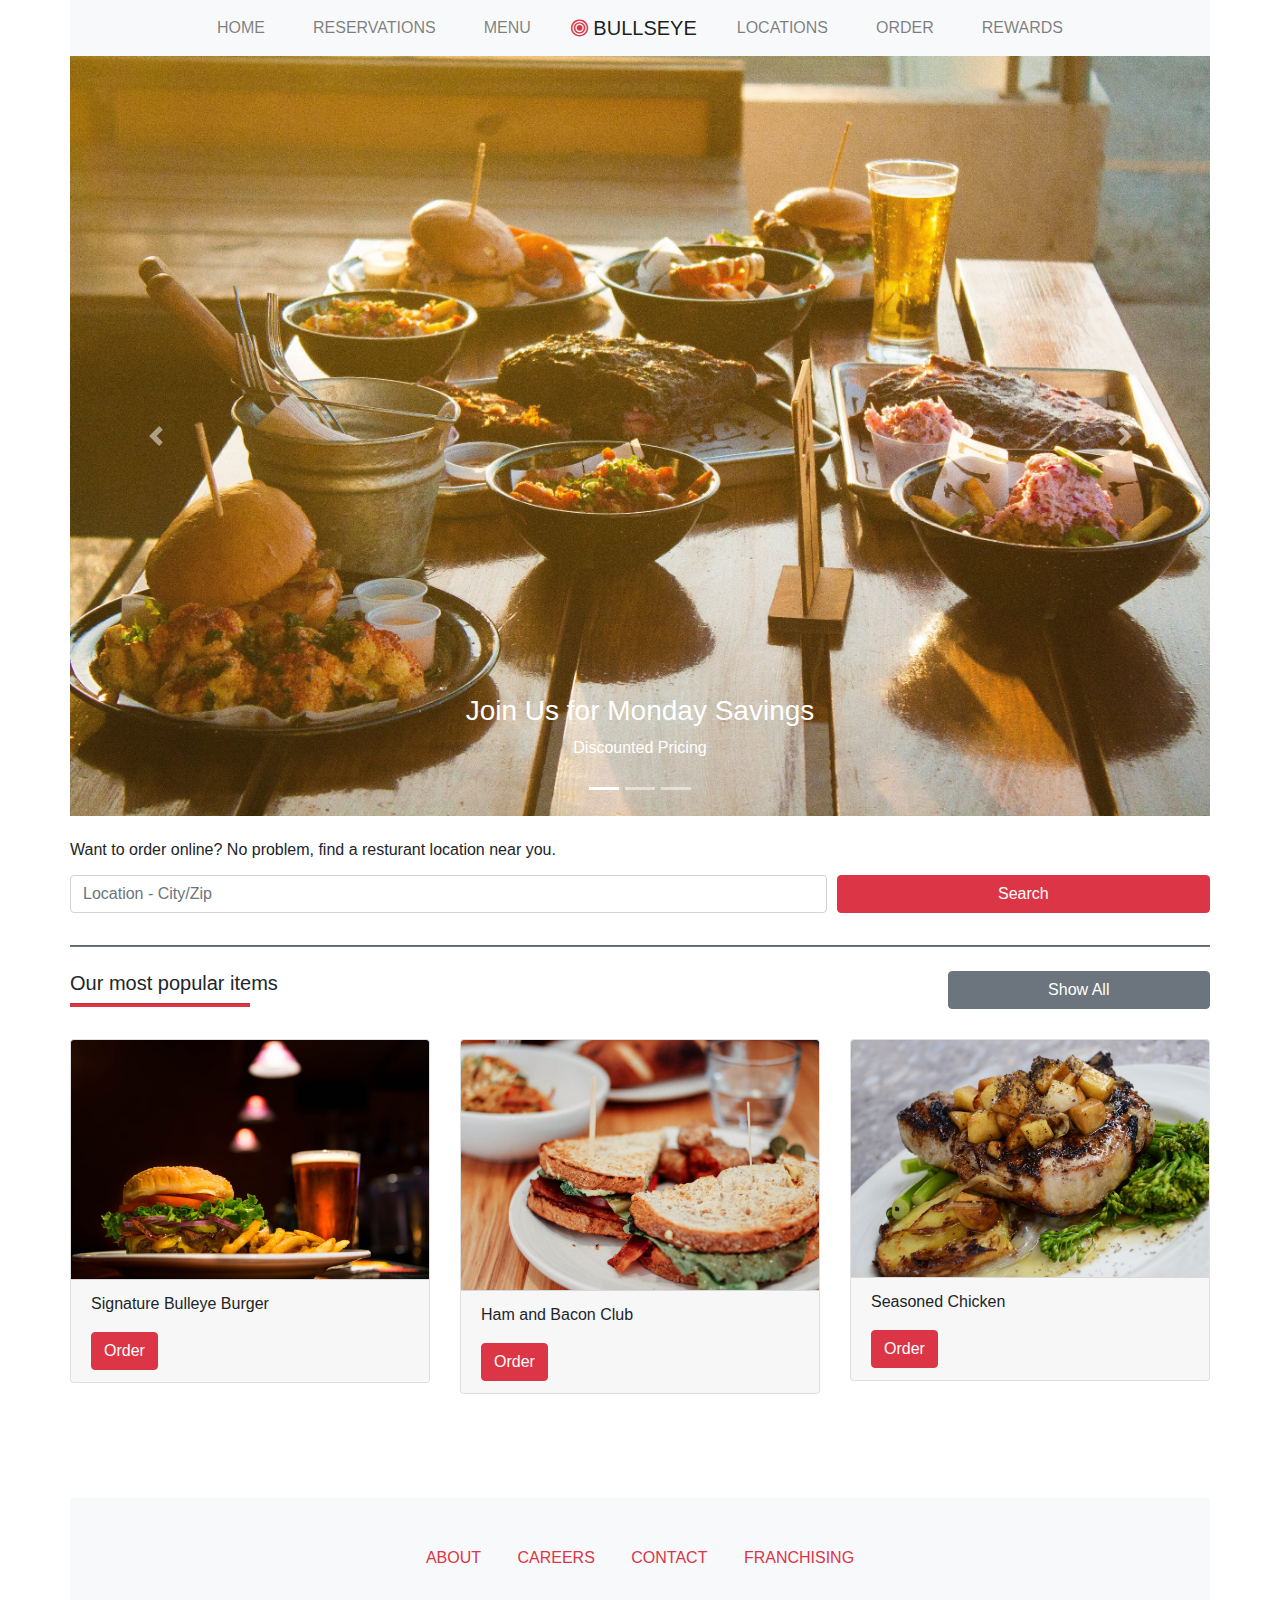
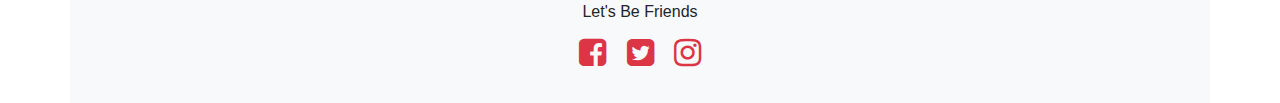
==== bullseye_project/bullseye/index.html @ fb05b0c2 "w" ====
<!DOCTYPE html>
<html lang="en">

<head>
    <meta charset="UTF-8">
    <meta name="viewport" content="width=device-width, initial-scale=1.0">
    <meta http-equiv="X-UA-Compatible" content="ie=edge">
    <title>My Project</title>
    <link rel="stylesheet" href="vendor/bootstrap/css/bootstrap.min.css">
    <link rel="stylesheet" href="vendor/font-awesome/css/font-awesome.min.css">
    <link rel="stylesheet" href="css/styles.css">
</head>

<body>
    <div class="container-fluid p-0">
        <nav class="navbar navbar-expand-md navbar-light bg-light">
            <div class="container-fluid">
                <a href="index.html" class="navbar-brand text-uppercase d-md-none">
                    <i class="fa fa-bullseye text-danger" aria-hidden="true"></i> Bullseye
                </a>
                <button class="navbar-toggler" type="button" data-toggle="collapse" data-target="#navbar"
                    aria-controls="navbar" aria-expanded="false" aria-label="Toggle navigation">
                    <span class="navbar-toggler-icon"></span>
                </button>

                <div class="collapse navbar-collapse" id="navbar">
                    <ul class="navbar-nav text-uppercase mx-auto">
                        <li class="nav-item">
                            <a href="index.html" class="nav-link mx-md-1 mx-lg-2 mx-xl-3">Home <span
                                    class="sr-only">(current)</span></a>
                        </li>
                        <li class="nav-item">
                            <a href="locations.html" class="nav-link mx-md-1 mx-lg-2 mx-xl-3">Reservations</a>
                        </li>
                        <li class="nav-item">
                            <a href="menu.html" class="nav-link mx-md-1 mx-lg-2 mx-xl-3">Menu</a>
                        </li>
                        <li class="nav-item d-none d-md-block">
                            <a href="index.html" class="navbar-brand mx-md-2 mx-xl-3">
                                <i class="fa fa-bullseye text-danger" aria-hidden="true"></i> Bullseye
                            </a>
                        </li>
                        <li class="nav-item">
                            <a href="locations.html" class="nav-link mx-md-1 mx-lg-2 mx-xl-3">Locations</a>
                        </li>
                        <li class="nav-item">
                            <a href="menu.html" class="nav-link mx-md-1 mx-lg-2 mx-xl-3">Order</a>
                        </li>
                        <li class="nav-item">
                            <a href="rewards.html" class="nav-link mx-md-1 mx-lg-2 mx-xl-3">Rewards</a>
                        </li>
                    </ul>
                </div>
            </div>
        </nav><!-- End of Navigation -->

        <!-- Carousel -->
        <div id="carouselWithIndicators" class="carousel slide" data-ride="carousel">
            <ol class="carousel-indicators">
                <li data-target="#carouselWithIndicators" data-slide-to="0" class="active"></li>
                <li data-target="#carouselWithIndicators" data-slide-to="1"></li>
                <li data-target="#carouselWithIndicators" data-slide-to="2"></li>
            </ol>
            <div class="carousel-inner">
                <div class="carousel-item carousel-image-1 active">
                    <img class="d-block w-100" src="img/promo/marco-guerrero-351109.jpg" alt="First slide">
                    <div class="carousel-caption overlay">
                        <h3>Join Us for Monday Savings</h3>
                        <p>Discounted Pricing</p>
                    </div>
                </div>
                <div class="carousel-item carousel-image-2">
                    <img class="d-block w-100" src="img/promo/wil-stewart-24562.jpg" alt="Second slide">
                    <div class="carousel-caption overlay">
                        <h3>Thirsty Thursday's</h3>
                        <p>Special Drink Pricing</p>
                    </div>
                </div>
                <div class="carousel-item carousel-image-3">
                    <img class="d-block w-100" src="img/promo/james-sutton-198306.jpg" alt="Third slide">
                    <div class="carousel-caption overlay">
                        <h3>Grilled Just the Way You Like It</h3>
                        <p>By Bullseye Grill Masters</p>
                    </div>
                </div>
                <a href="#carouselWithIndicators" class="carousel-control-prev" role="button" data-slide="prev">
                    <span class="carousel-control-prev-icon" aria-hidden="true"></span>
                    <span class="sr-only">Previous</span>
                </a>
                <a href="#carouselWithIndicators" class="carousel-control-next" role="button" data-slide="next">
                    <span class="carousel-control-next-icon" aria-hidden="true"></span>
                    <span class="sr-only">Next</span>
                </a>
            </div>
        </div><!-- End of Carousel -->

        <!-- Content -->
        <section id="content" class="p-4 px-xl-0">
            <div class="pb-3 pb-sm-2">
                <p class="h6">Want to order online? No problem, find a resturant location near you.</p>
            </div>
            <div class="form-row">
                <div class="form-group col-8">
                    <input type="text" class="form-control" placeholder="Location - City/Zip">
                </div>
                <div class="form-group col-4">
                    <button class="btn btn-danger btn-block">Search</button>
                </div>
            </div>
            <hr class="bg-secondary">
            <div class="row mt-4 justify-content-between">
                <div class="col-sm-6">
                    <h5>Our most popular items</h5>
                    <hr class="aw-hr-short">
                </div>
                <div class="col-sm-3">
                    <button class="btn btn-secondary btn-block" type="button" data-toggle="collapse"
                        data-target=".multi-collapse">Show All</button>
                </div>
            </div>

            <!-- Cards -->
            <div class="row">
                <div class="col-12 col-sm-6 col-md-4 py-3">
                    <div class="card">
                        <img src="img/popular/1-edward-franklin-72304.jpg" alt="" class="img-fluid card-img-top">
                        <div class="card-footer">
                            <p>Signature Bulleye Burger</p>
                            <button class="btn btn-danger">Order</button>
                        </div>
                    </div>
                </div>
                <div class="col-12 col-sm-6 col-md-4 py-3">
                    <div class="card">
                        <img src="img/popular/2-jimi-filipovski-189721.jpg" alt="" class="img-fluid card-img-top">
                        <div class="card-footer">
                            <p>Ham and Bacon Club</p>
                            <button class="btn btn-danger">Order</button>
                        </div>
                    </div>
                </div>
                <div class="col-12 col-sm-6 col-md-4 py-3">
                    <div class="card">
                        <img src="img/popular/3-alex-munsell-18756.jpg" alt="" class="img-fluid card-img-top">
                        <div class="card-footer">
                            <p>Seasoned Chicken</p>
                            <button class="btn btn-danger">Order</button>
                        </div>
                    </div>
                </div>
                <div class="col-12 col-sm-6 col-md-4 py-3">
                    <div class="collapse multi-collapse">
                        <div class="card">
                            <img src="img/popular/4-fabrice-thys-280561.jpg" alt="" class="img-fluid card-img-top">
                            <div class="card-footer">
                                <p>Bison Burger</p>
                                <button class="btn btn-danger">Order</button>
                            </div>
                        </div>
                    </div>
                </div>
                <div class="col-12 col-sm-6 col-md-4 py-3">
                    <div class="collapse multi-collapse">
                        <div class="card">
                            <img src="img/popular/5-yuanbin-du-87642.jpg" alt="" class="img-fluid card-img-top">
                            <div class="card-footer">
                                <p>Blue Hawaiian</p>
                                <button class="btn btn-danger">Order</button>
                            </div>
                        </div>
                    </div>
                </div>
                <div class="col-12 col-sm-6 col-md-4 py-3">
                    <div class="collapse multi-collapse">
                        <div class="card">
                            <img src="img/popular/6-max-panama-387824.jpg" alt="" class="img-fluid card-img-top">
                            <div class="card-footer">
                                <p>Caramel Chocolate Fudge Cake</p>
                                <button class="btn btn-danger">Order</button>
                            </div>
                        </div>
                    </div>
                </div>
                <div class="col-12 col-sm-6 col-md-4 py-3">
                    <div class="collapse multi-collapse">
                        <div class="card">
                            <img src="img/popular/7-mike-pellinni-332505.jpg" alt="" class="img-fluid card-img-top">
                            <div class="card-footer">
                                <p>Tiramisu</p>
                                <button class="btn btn-danger">Order</button>
                            </div>
                        </div>
                    </div>
                </div>
                <div class="col-12 col-sm-6 col-md-4 py-3">
                    <div class="collapse multi-collapse">
                        <div class="card">
                            <img src="img/popular/8-chinh-le-duc-288029.jpg" alt="" class="img-fluid card-img-top">
                            <div class="card-footer">
                                <p>Mini Carrot Cake</p>
                                <button class="btn btn-danger">Order</button>
                            </div>
                        </div>
                    </div>
                </div>
                <div class="col-12 col-sm-6 col-md-4 py-3">
                    <div class="collapse multi-collapse">
                        <div class="card">
                            <img src="img/popular/9-carissa-gan-66377.jpg" alt="" class="img-fluid card-img-top">
                            <div class="card-footer">
                                <p>Marble Glazed Cake</p>
                                <button class="btn btn-danger">Order</button>
                            </div>
                        </div>
                    </div>
                </div>
            </div>
        </section><!-- End of Content -->

        <footer class="bg-light p-3 pt-5">
            <ul class="list-inline text-uppercase text-center">
                <li class="list-inline-item mx-3">
                    <a href="about.html" class="text-danger">About</a>
                </li>
                <li class="list-inline-item mx-3">
                    <a href="careers.html" class="text-danger">Careers</a>
                </li>
                <li class="list-inline-item mx-3">
                    <a href="contact.html" class="text-danger">Contact</a>
                </li>
                <li class="list-inline-item mx-3 pt-2 pt-sm-0">
                    <a href="franchising.html" class="text-danger">Franchising</a>
                </li>
            </ul>
            <h6 class="pt-3 pb-2 text-center">Let's Be Friends</h6>
            <ul class="list-inline text-center">
                <li class="list-inline-item mx-2">
                    <a href="https://www.facebook.com" class="text-danger">
                        <i class="fa fa-facebook-square fa-2x" aria-hidden="true"></i>
                    </a>
                </li>
                <li class="list-inline-item mx-2">
                    <a href="https://twitter.com" class="text-danger">
                        <i class="fa fa-twitter-square fa-2x" aria-hidden="true"></i>
                    </a>
                </li>
                <li class="list-inline-item mx-2">
                    <a href="https://www.instagram.com" class="text-danger">
                        <i class="fa fa-instagram fa-2x" aria-hidden="true"></i>
                    </a>
                </li>
            </ul>
        </footer>
    </div><!-- End of Main Container -->

    <script src="https://code.jquery.com/jquery-3.2.1.slim.min.js"
        integrity="sha384-KJ3o2DKtIkvYIK3UENzmM7KCkRr/rE9/Qpg6aAZGJwFDMVNA/GpGFF93hXpG5KkN"
        crossorigin="anonymous"></script>
    <script src="https://cdnjs.cloudflare.com/ajax/libs/popper.js/1.11.0/umd/popper.min.js"
        integrity="sha384-b/U6ypiBEHpOf/4+1nzFpr53nxSS+GLCkfwBdFNTxtclqqenISfwAzpKaMNFNmj4"
        crossorigin="anonymous"></script>
    <script src="vendor/bootstrap/js/bootstrap.min.js"></script>
</body>

</html>
---- bullseye_project/bullseye/css/styles.css ----
hr {
    height: 0.0625rem;
}

.aw-hr-short {
    margin-top: 0;
    height: 0.18rem;
    background-color: #dc3545;
    margin-left: 0rem;
    width: 11.25rem;
}

.aw-hr-long {
    margin: 2rem 0;
    height: 0.18rem;
    background-color: #dc3545;
}

#quality-ingredients {
    height: 12.5rem;
    background: url("../img/promo/katie-smith-104748-cropped.jpg") no-repeat;
    background-size: cover;
    background-position: center;
}

.aw-vertical-align {
    background-color: rgba(0, 0, 0, 0.3);
    height: 12.5rem;
}

.aw-border {
    border-top: 0.18rem white solid;
    border-bottom: 0.18rem white solid;
    padding: 1rem;
    margin: 1.5rem;
    font-size: 1.5rem;
}

.row.equal-height > [class*='col-'] {
    display: flex;
}

/* MEDIA QUERIES */
@media (max-width: 576px){
    .overlay {
        background-color: rgba(0, 0, 0, 0.40);
        border-radius: 2px;
    }
}

@media (min-width: 576px) {
    #quality-ingredients {
        height: 18.75rem;
    }    
    .aw-vertical-align {
        height: 18.75rem;
    }    
    .aw-border {
        padding: 1.5rem;
        font-size: 2rem;
    }
}

@media (min-width: 768px) { 
    .aw-wrapper {
        padding: 0 10%;
    }
    #quality-ingredients {
        height: 25rem;
    }
    .aw-vertical-align {
        height: 25rem;
    }    
    .aw-border {
        padding: 2rem;
        font-size: 3rem;
        line-height: 4rem;
    }     
}

@media (min-width: 992px) {
    .aw-wrapper {
        padding: 0 20%;
    }
    #quality-ingredients {
        height: 31.25rem;
    }
    .aw-vertical-align {
        height: 31.25rem;
    }    
    .aw-border {
        padding: 4rem;
        font-size: 3.75rem;
        line-height: 4.75rem;
    }      
}

@media (min-width: 1200px) {
    .container-fluid {
        max-width: 1140px;
    }
    .aw-row-override {
        margin-left: -5px;
        margin-right: -5px;
    }    
}
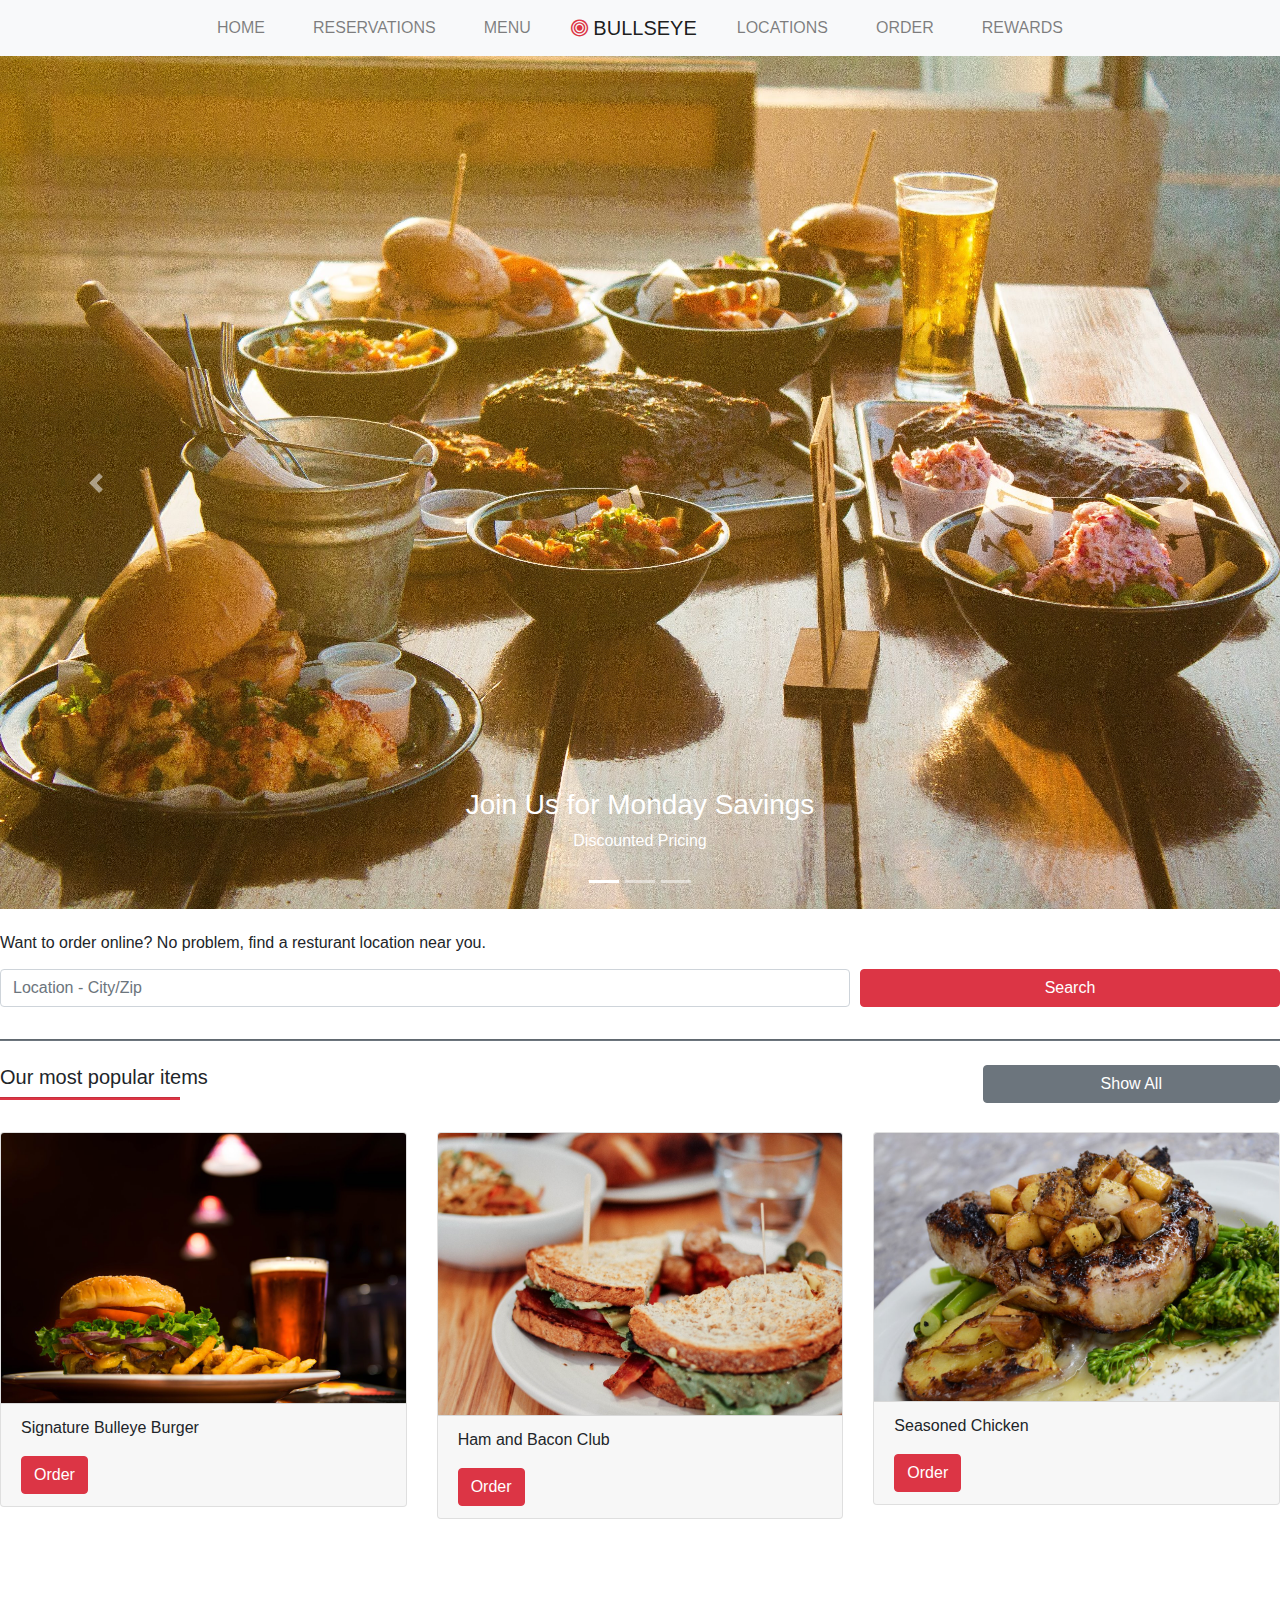
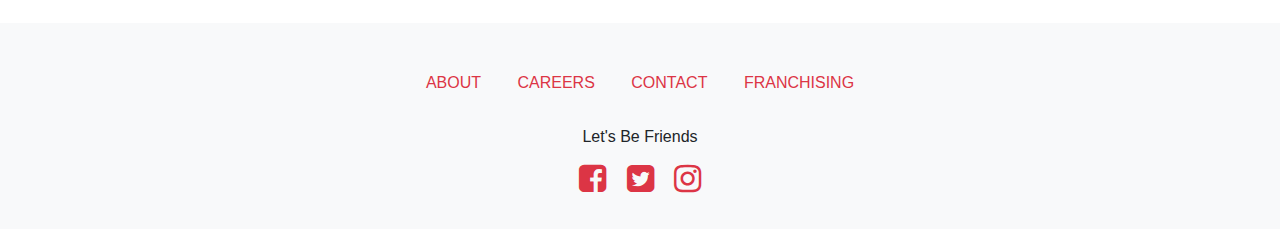
==== commit 7af8325f: "w" ====
--- a/bullseye_project/bullseye/index.html
+++ b/bullseye_project/bullseye/index.html
@@ -55,6 +55,7 @@
         </nav><!-- End of Navigation -->
 
         <!-- Carousel -->
+        
         <div id="carouselWithIndicators" class="carousel slide" data-ride="carousel">
             <ol class="carousel-indicators">
                 <li data-target="#carouselWithIndicators" data-slide-to="0" class="active"></li>
--- a/bullseye_project/bullseye/css/styles.css
+++ b/bullseye_project/bullseye/css/styles.css
@@ -97,8 +97,9 @@
 
 @media (min-width: 1200px) {
     .container-fluid {
-        max-width: 1140px;
+        max-width: 1700px;
     }
+    
     .aw-row-override {
         margin-left: -5px;
         margin-right: -5px;
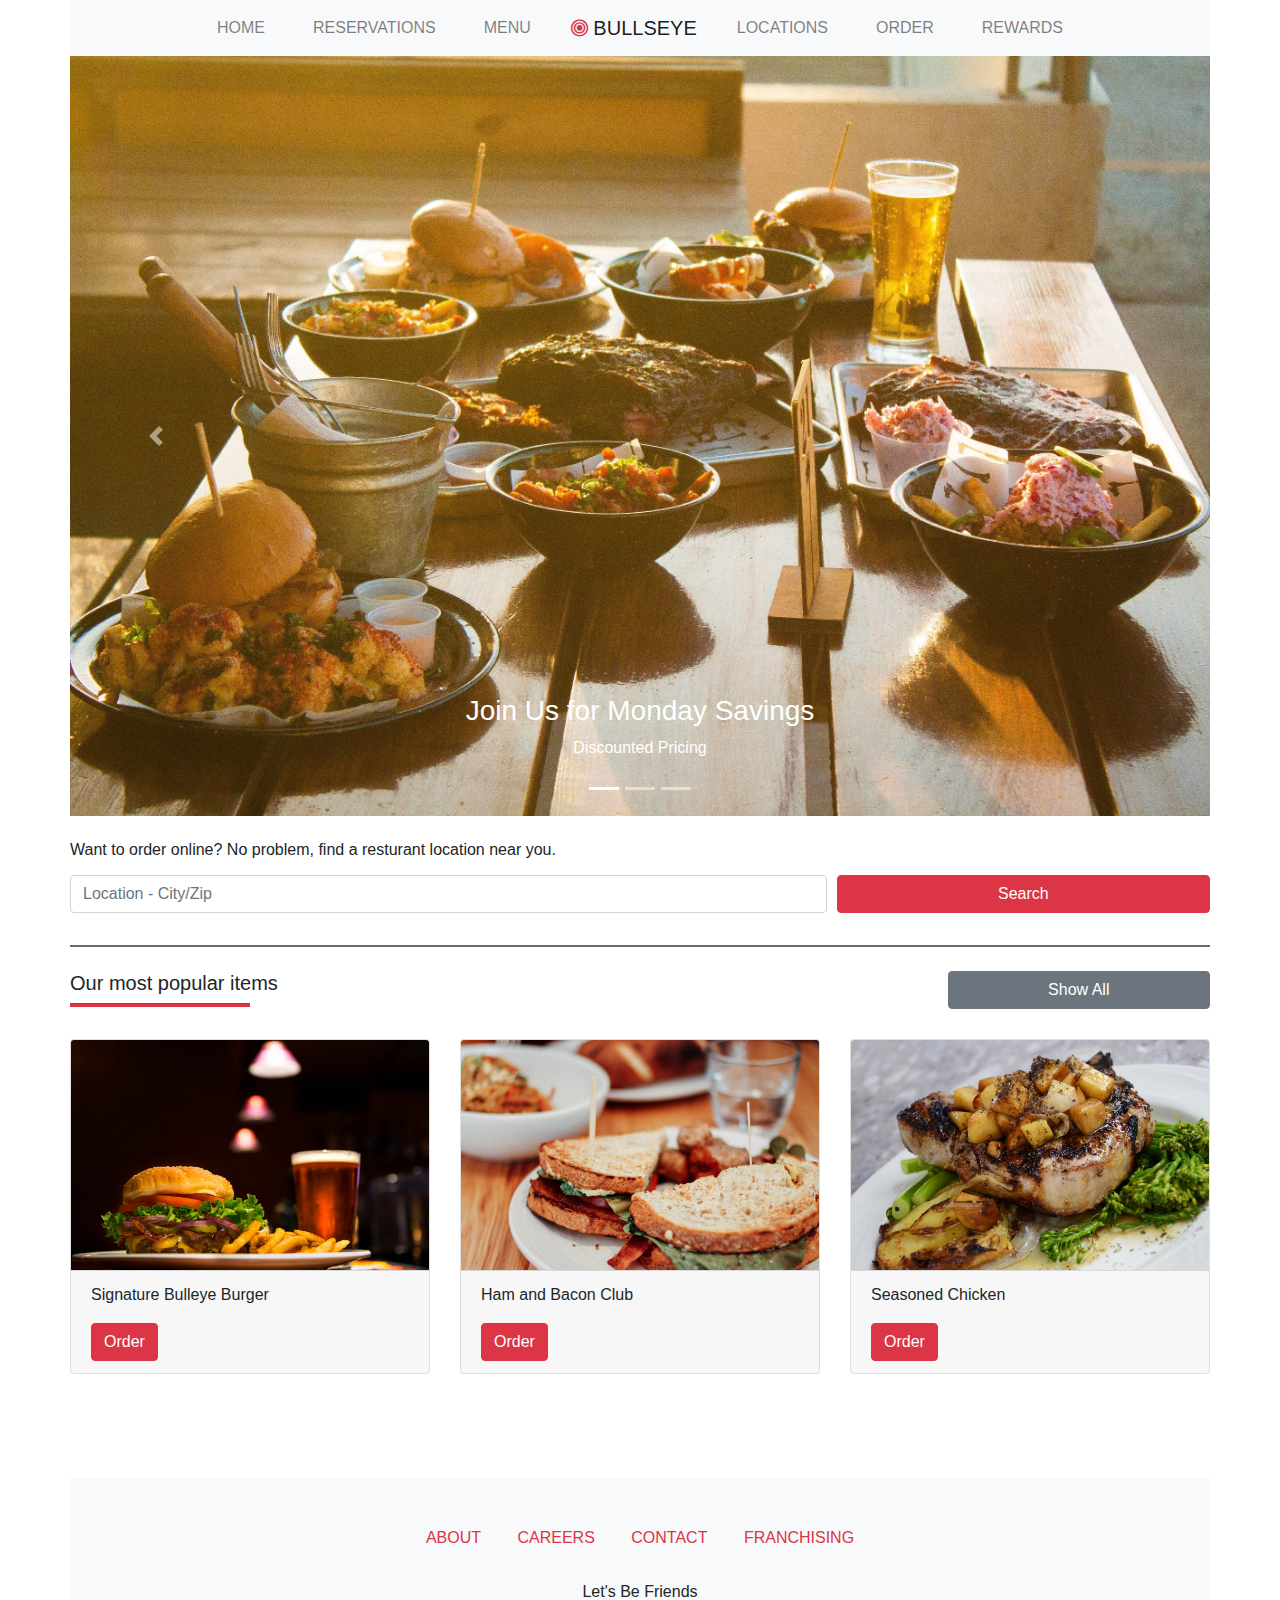
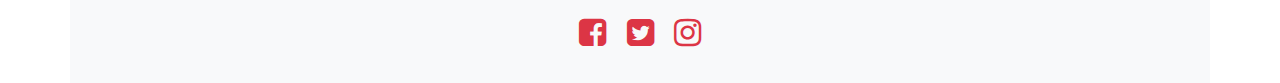
==== commit b0b0ca13: "2" ====
--- a/bullseye_project/bullseye/index.html
+++ b/bullseye_project/bullseye/index.html
@@ -124,7 +124,9 @@
             <div class="row">
                 <div class="col-12 col-sm-6 col-md-4 py-3">
                     <div class="card">
+                        <div class="order-img">
                         <img src="img/popular/1-edward-franklin-72304.jpg" alt="" class="img-fluid card-img-top">
+                        </div>
                         <div class="card-footer">
                             <p>Signature Bulleye Burger</p>
                             <button class="btn btn-danger">Order</button>
@@ -133,7 +135,9 @@
                 </div>
                 <div class="col-12 col-sm-6 col-md-4 py-3">
                     <div class="card">
+                        <div class="order-img">
                         <img src="img/popular/2-jimi-filipovski-189721.jpg" alt="" class="img-fluid card-img-top">
+                        </div>
                         <div class="card-footer">
                             <p>Ham and Bacon Club</p>
                             <button class="btn btn-danger">Order</button>
@@ -142,7 +146,9 @@
                 </div>
                 <div class="col-12 col-sm-6 col-md-4 py-3">
                     <div class="card">
+                        <div class="order-img">
                         <img src="img/popular/3-alex-munsell-18756.jpg" alt="" class="img-fluid card-img-top">
+                        </div>
                         <div class="card-footer">
                             <p>Seasoned Chicken</p>
                             <button class="btn btn-danger">Order</button>
--- a/bullseye_project/bullseye/css/styles.css
+++ b/bullseye_project/bullseye/css/styles.css
@@ -1,107 +1,127 @@
 hr {
-    height: 0.0625rem;
+  height: 0.0625rem;
 }
 
 .aw-hr-short {
-    margin-top: 0;
-    height: 0.18rem;
-    background-color: #dc3545;
-    margin-left: 0rem;
-    width: 11.25rem;
+  margin-top: 0;
+  height: 0.18rem;
+  background-color: #dc3545;
+  margin-left: 0rem;
+  width: 11.25rem;
 }
 
 .aw-hr-long {
-    margin: 2rem 0;
-    height: 0.18rem;
-    background-color: #dc3545;
+  margin: 2rem 0;
+  height: 0.18rem;
+  background-color: #dc3545;
 }
 
 #quality-ingredients {
-    height: 12.5rem;
-    background: url("../img/promo/katie-smith-104748-cropped.jpg") no-repeat;
-    background-size: cover;
-    background-position: center;
+  height: 12.5rem;
+  background: url("../img/promo/katie-smith-104748-cropped.jpg") no-repeat;
+  background-size: cover;
+  background-position: center;
 }
 
 .aw-vertical-align {
-    background-color: rgba(0, 0, 0, 0.3);
-    height: 12.5rem;
+  background-color: rgba(0, 0, 0, 0.3);
+  height: 12.5rem;
 }
 
 .aw-border {
-    border-top: 0.18rem white solid;
-    border-bottom: 0.18rem white solid;
-    padding: 1rem;
-    margin: 1.5rem;
-    font-size: 1.5rem;
+  border-top: 0.18rem white solid;
+  border-bottom: 0.18rem white solid;
+  padding: 1rem;
+  margin: 1.5rem;
+  font-size: 1.5rem;
 }
 
-.row.equal-height > [class*='col-'] {
-    display: flex;
+.row.equal-height > [class*="col-"] {
+  display: flex;
 }
 
+.order-img {
+  width: 100%;
+  height: 230px;
+  overflow: hidden;
+}
+
+.order-img img {
+  width: 100%;
+}
+
+.form-group p {
+    margin-bottom: 0;
+}
+
+.form-group p span {
+    color: red;
+}
+
+
+
 /* MEDIA QUERIES */
-@media (max-width: 576px){
-    .overlay {
-        background-color: rgba(0, 0, 0, 0.40);
-        border-radius: 2px;
-    }
+@media (max-width: 576px) {
+  .overlay {
+    background-color: rgba(0, 0, 0, 0.4);
+    border-radius: 2px;
+  }
 }
 
 @media (min-width: 576px) {
-    #quality-ingredients {
-        height: 18.75rem;
-    }    
-    .aw-vertical-align {
-        height: 18.75rem;
-    }    
-    .aw-border {
-        padding: 1.5rem;
-        font-size: 2rem;
-    }
+  #quality-ingredients {
+    height: 18.75rem;
+  }
+  .aw-vertical-align {
+    height: 18.75rem;
+  }
+  .aw-border {
+    padding: 1.5rem;
+    font-size: 2rem;
+  }
 }
 
-@media (min-width: 768px) { 
-    .aw-wrapper {
-        padding: 0 10%;
-    }
-    #quality-ingredients {
-        height: 25rem;
-    }
-    .aw-vertical-align {
-        height: 25rem;
-    }    
-    .aw-border {
-        padding: 2rem;
-        font-size: 3rem;
-        line-height: 4rem;
-    }     
+@media (min-width: 768px) {
+  .aw-wrapper {
+    padding: 0 10%;
+  }
+  #quality-ingredients {
+    height: 25rem;
+  }
+  .aw-vertical-align {
+    height: 25rem;
+  }
+  .aw-border {
+    padding: 2rem;
+    font-size: 3rem;
+    line-height: 4rem;
+  }
 }
 
 @media (min-width: 992px) {
-    .aw-wrapper {
-        padding: 0 20%;
-    }
-    #quality-ingredients {
-        height: 31.25rem;
-    }
-    .aw-vertical-align {
-        height: 31.25rem;
-    }    
-    .aw-border {
-        padding: 4rem;
-        font-size: 3.75rem;
-        line-height: 4.75rem;
-    }      
+  .aw-wrapper {
+    padding: 0 20%;
+  }
+  #quality-ingredients {
+    height: 31.25rem;
+  }
+  .aw-vertical-align {
+    height: 31.25rem;
+  }
+  .aw-border {
+    padding: 4rem;
+    font-size: 3.75rem;
+    line-height: 4.75rem;
+  }
 }
 
 @media (min-width: 1200px) {
-    .container-fluid {
-        max-width: 1700px;
-    }
-    
-    .aw-row-override {
-        margin-left: -5px;
-        margin-right: -5px;
-    }    
-}+  .container-fluid {
+    max-width: 1140px;
+  }
+
+  .aw-row-override {
+    margin-left: -5px;
+    margin-right: -5px;
+  }
+}
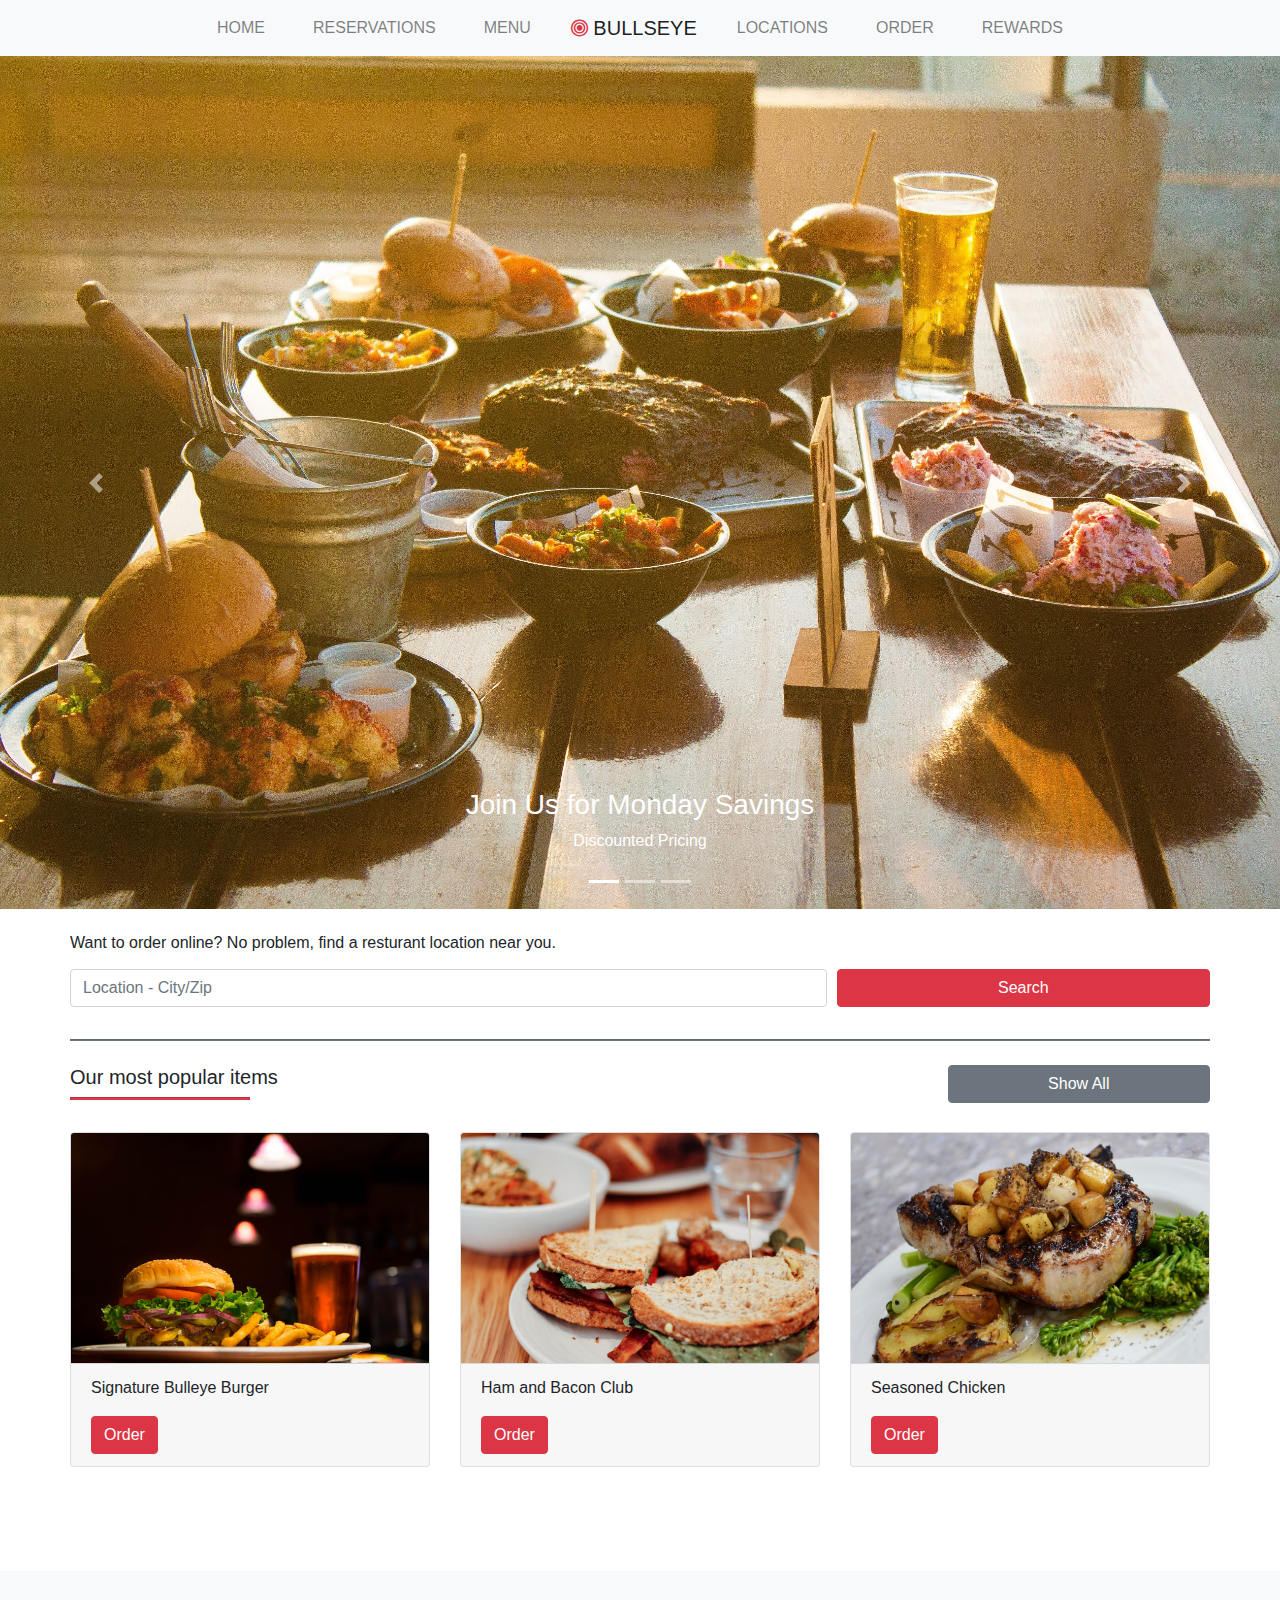
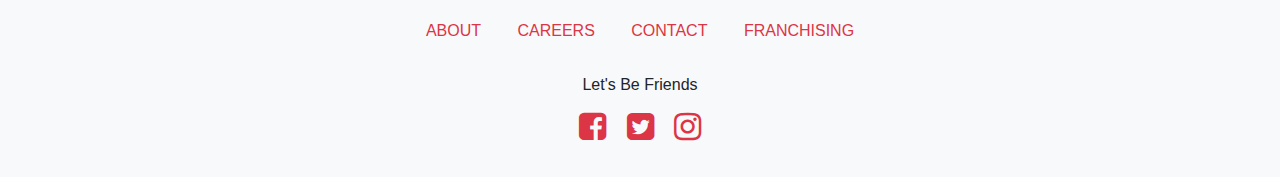
==== commit 37333063: "update" ====
--- a/bullseye_project/bullseye/index.html
+++ b/bullseye_project/bullseye/index.html
@@ -12,7 +12,7 @@
 </head>
 
 <body>
-    <div class="container-fluid p-0">
+   
         <nav class="navbar navbar-expand-md navbar-light bg-light">
             <div class="container-fluid">
                 <a href="index.html" class="navbar-brand text-uppercase d-md-none">
@@ -97,6 +97,7 @@
 
         <!-- Content -->
         <section id="content" class="p-4 px-xl-0">
+            <div class="container-fluid p-0">
             <div class="pb-3 pb-sm-2">
                 <p class="h6">Want to order online? No problem, find a resturant location near you.</p>
             </div>
@@ -121,6 +122,7 @@
             </div>
 
             <!-- Cards -->
+            
             <div class="row">
                 <div class="col-12 col-sm-6 col-md-4 py-3">
                     <div class="card">
@@ -225,18 +227,18 @@
         </section><!-- End of Content -->
 
         <footer class="bg-light p-3 pt-5">
-            <ul class="list-inline text-uppercase text-center">
+            <ul class="list-inline text-uppercase text-center" style="text-decoration: none;">
                 <li class="list-inline-item mx-3">
-                    <a href="about.html" class="text-danger">About</a>
+                    <a href="about.html" class="text-danger" style="text-decoration: none;">About</a>
                 </li>
                 <li class="list-inline-item mx-3">
-                    <a href="careers.html" class="text-danger">Careers</a>
+                    <a href="careers.html" class="text-danger" style="text-decoration: none;">Careers</a>
                 </li>
                 <li class="list-inline-item mx-3">
-                    <a href="contact.html" class="text-danger">Contact</a>
+                    <a href="contact.html" class="text-danger" style="text-decoration: none;">Contact</a>
                 </li>
                 <li class="list-inline-item mx-3 pt-2 pt-sm-0">
-                    <a href="franchising.html" class="text-danger">Franchising</a>
+                    <a href="franchising.html" class="text-danger" style="text-decoration: none;">Franchising</a>
                 </li>
             </ul>
             <h6 class="pt-3 pb-2 text-center">Let's Be Friends</h6>
--- a/bullseye_project/bullseye/css/styles.css
+++ b/bullseye_project/bullseye/css/styles.css
@@ -51,11 +51,11 @@
 }
 
 .form-group p {
-    margin-bottom: 0;
+  margin-bottom: 0;
 }
 
 .form-group p span {
-    color: red;
+  color: red;
 }
 
 
